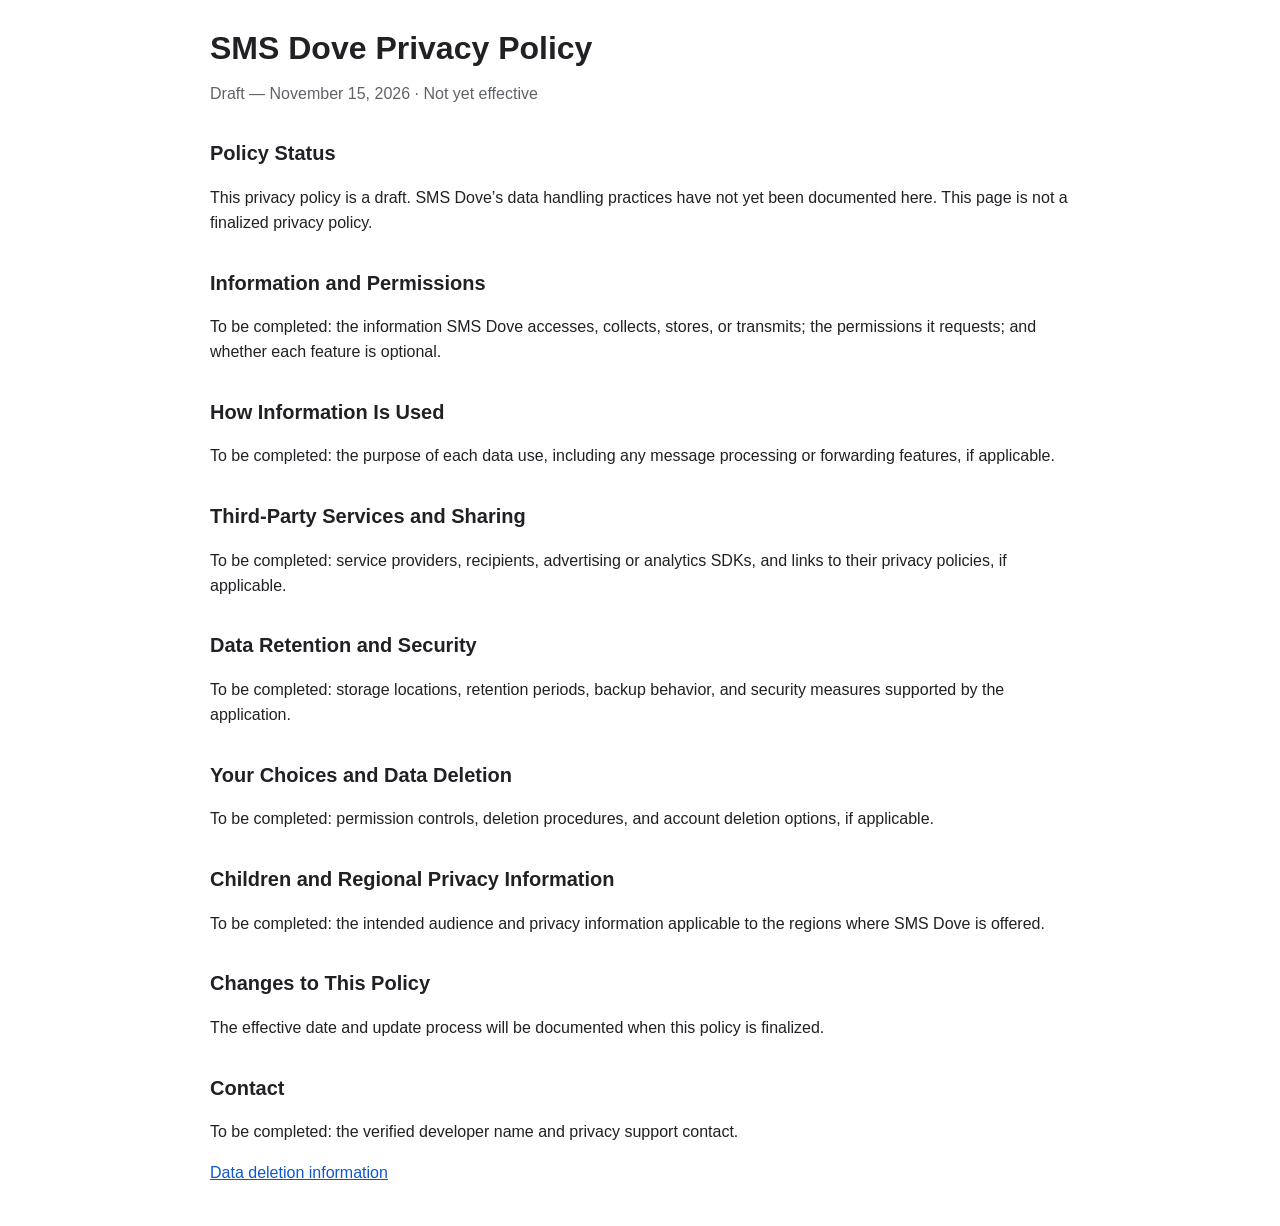
==== index.html @ 957be399 "Initialize SMS Dove privacy policy site" ====
<!DOCTYPE html>
<html lang="en">
<head>
  <meta charset="utf-8">
  <meta name="viewport" content="width=device-width, initial-scale=1">
  <meta name="robots" content="noindex">
  <title>SMS Dove Privacy Policy</title>
  <link rel="stylesheet" href="styles.css">
</head>
<body>
<main>
  <h1>SMS Dove Privacy Policy</h1>
  <p class="updated">Draft — November 15, 2026 · Not yet effective</p>
  <section>
    <h2>Policy Status</h2>
    <p>This privacy policy is a draft. SMS Dove’s data handling practices have not yet been documented here. This page is not a finalized privacy policy.</p>
  </section>
  <section>
    <h2>Information and Permissions</h2>
    <p>To be completed: the information SMS Dove accesses, collects, stores, or transmits; the permissions it requests; and whether each feature is optional.</p>
  </section>
  <section>
    <h2>How Information Is Used</h2>
    <p>To be completed: the purpose of each data use, including any message processing or forwarding features, if applicable.</p>
  </section>
  <section>
    <h2>Third-Party Services and Sharing</h2>
    <p>To be completed: service providers, recipients, advertising or analytics SDKs, and links to their privacy policies, if applicable.</p>
  </section>
  <section>
    <h2>Data Retention and Security</h2>
    <p>To be completed: storage locations, retention periods, backup behavior, and security measures supported by the application.</p>
  </section>
  <section>
    <h2>Your Choices and Data Deletion</h2>
    <p>To be completed: permission controls, deletion procedures, and account deletion options, if applicable.</p>
  </section>
  <section>
    <h2>Children and Regional Privacy Information</h2>
    <p>To be completed: the intended audience and privacy information applicable to the regions where SMS Dove is offered.</p>
  </section>
  <section>
    <h2>Changes to This Policy</h2>
    <p>The effective date and update process will be documented when this policy is finalized.</p>
  </section>
  <section>
    <h2>Contact</h2>
    <p>To be completed: the verified developer name and privacy support contact.</p>
  </section>
  <p><a href="sms-dove-delete-data/">Data deletion information</a></p>
</main>
</body>
</html>
---- styles.css ----
:root {
      color-scheme: light dark;
      font-family: -apple-system, BlinkMacSystemFont, "Segoe UI", Roboto, Helvetica, Arial, sans-serif;
      line-height: 1.55;
    }

    body {
      margin: 0;
      padding: 24px;
      color: #202124;
      background: #ffffff;
    }

    main {
      max-width: 860px;
      margin: 0 auto;
    }

    h1 {
      font-size: 2rem;
      margin: 0 0 8px;
    }

    h2 {
      font-size: 1.25rem;
      margin-top: 32px;
    }

    p, li {
      font-size: 1rem;
    }

    code {
      padding: 2px 5px;
      border-radius: 4px;
      background: #f1f3f4;
    }

    a {
      color: #0b57d0;
    }

    .updated {
      color: #5f6368;
      margin-top: 0;
    }

    @media (prefers-color-scheme: dark) {
      body {
        color: #e8eaed;
        background: #121212;
      }

      code {
        background: #2a2b2f;
      }

      a {
        color: #8ab4f8;
      }

      .updated {
        color: #bdc1c6;
      }
    }
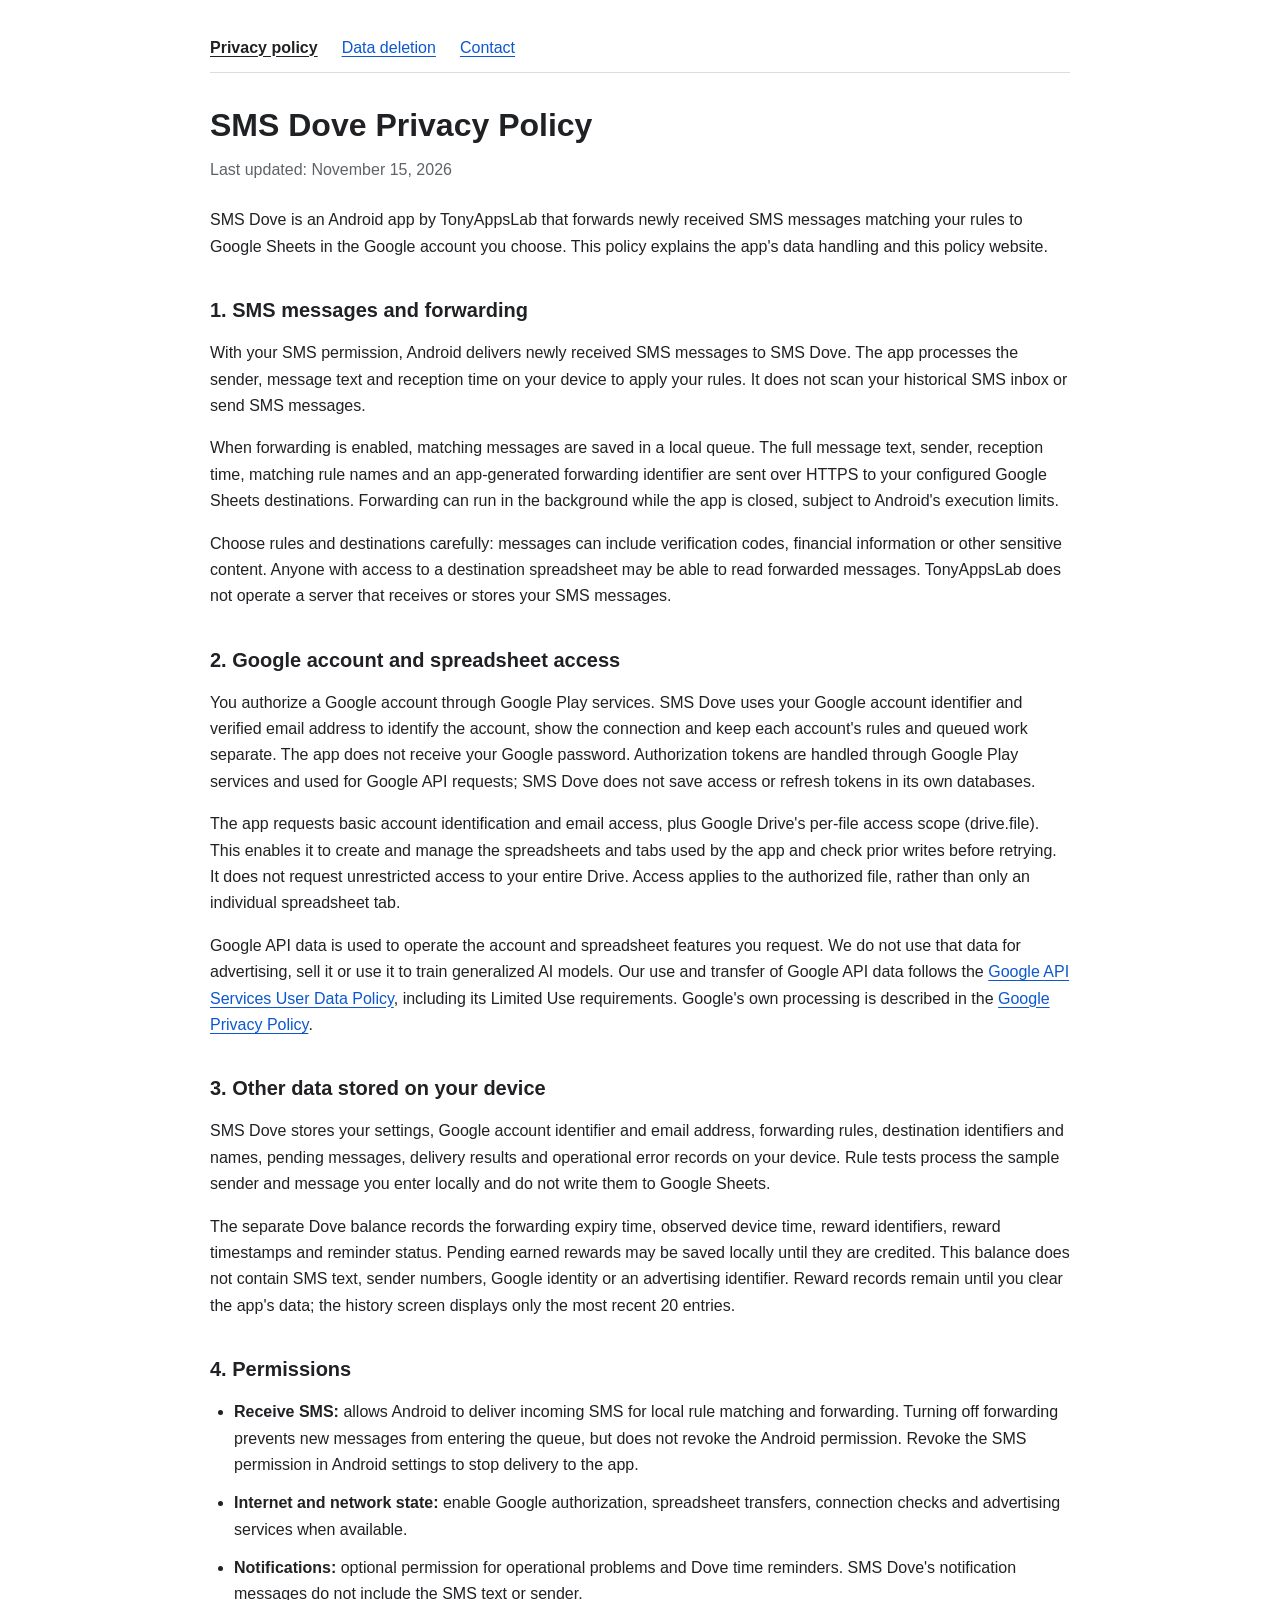
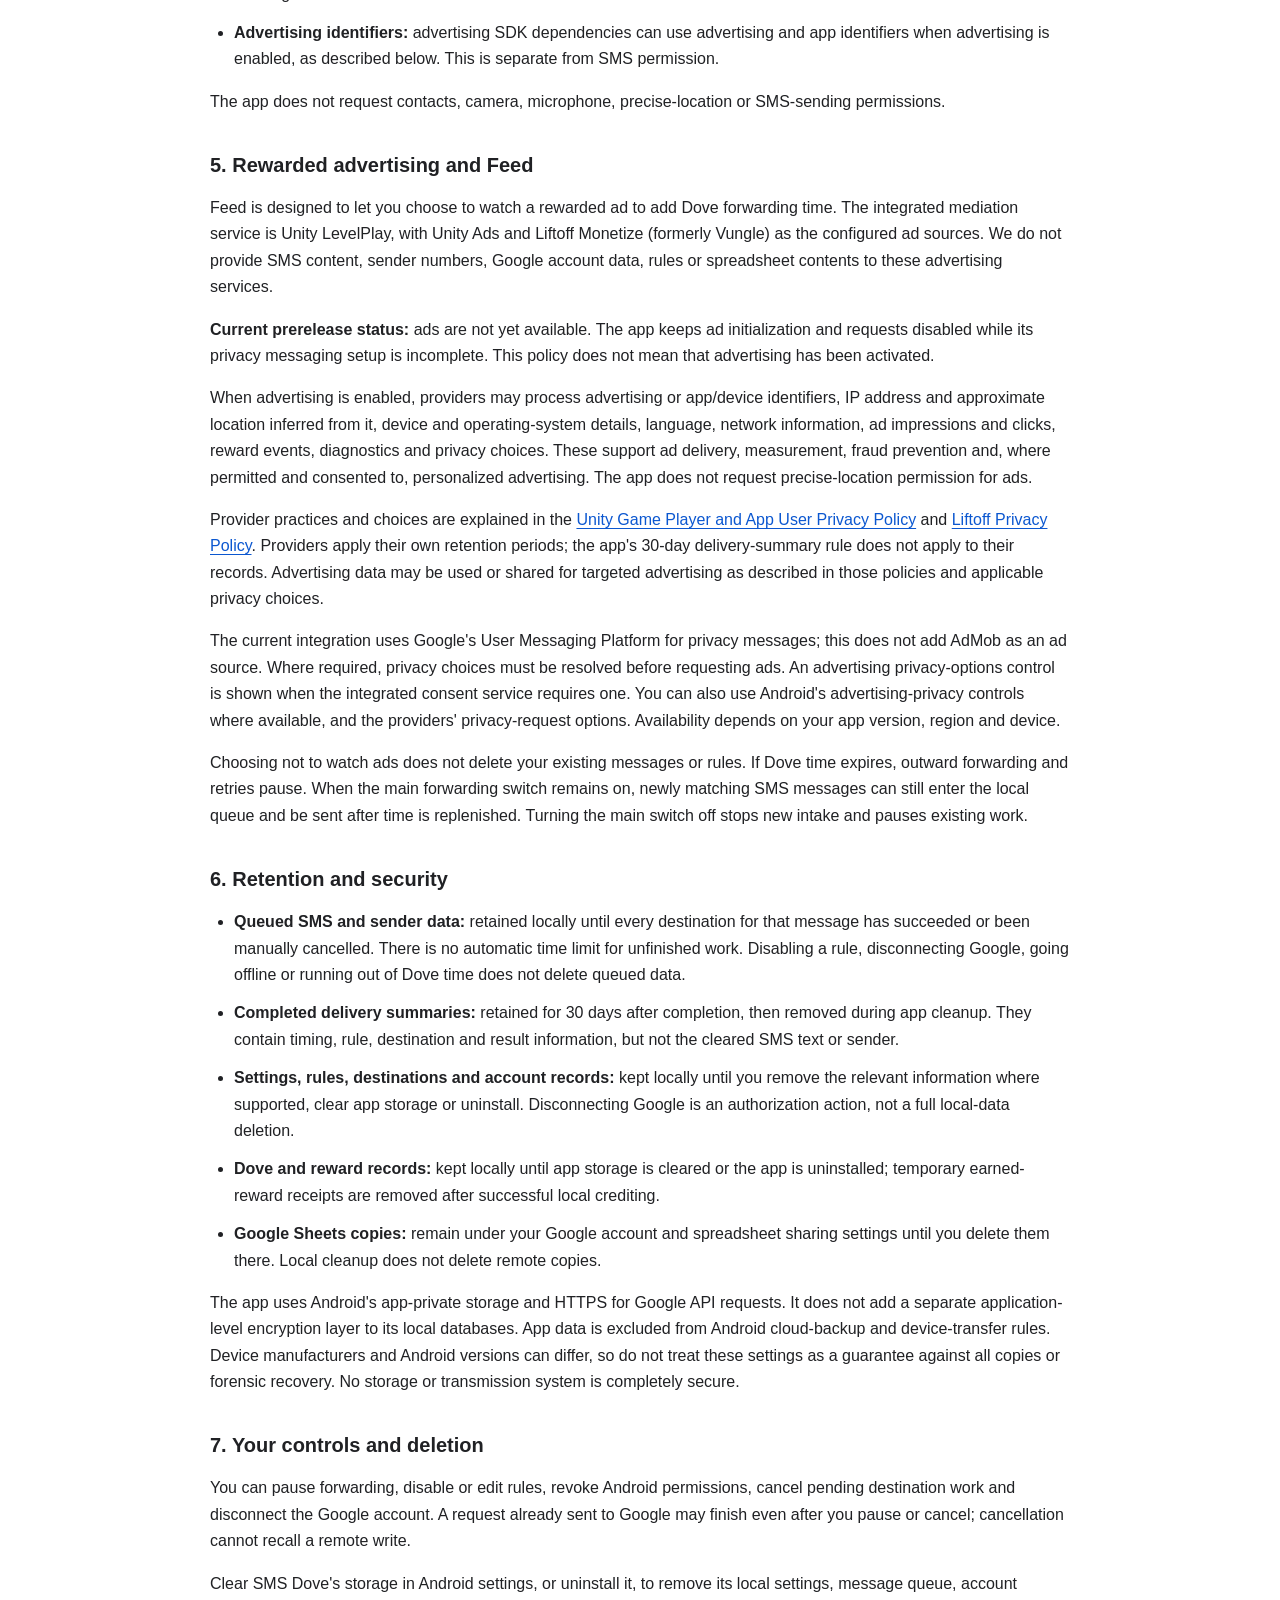
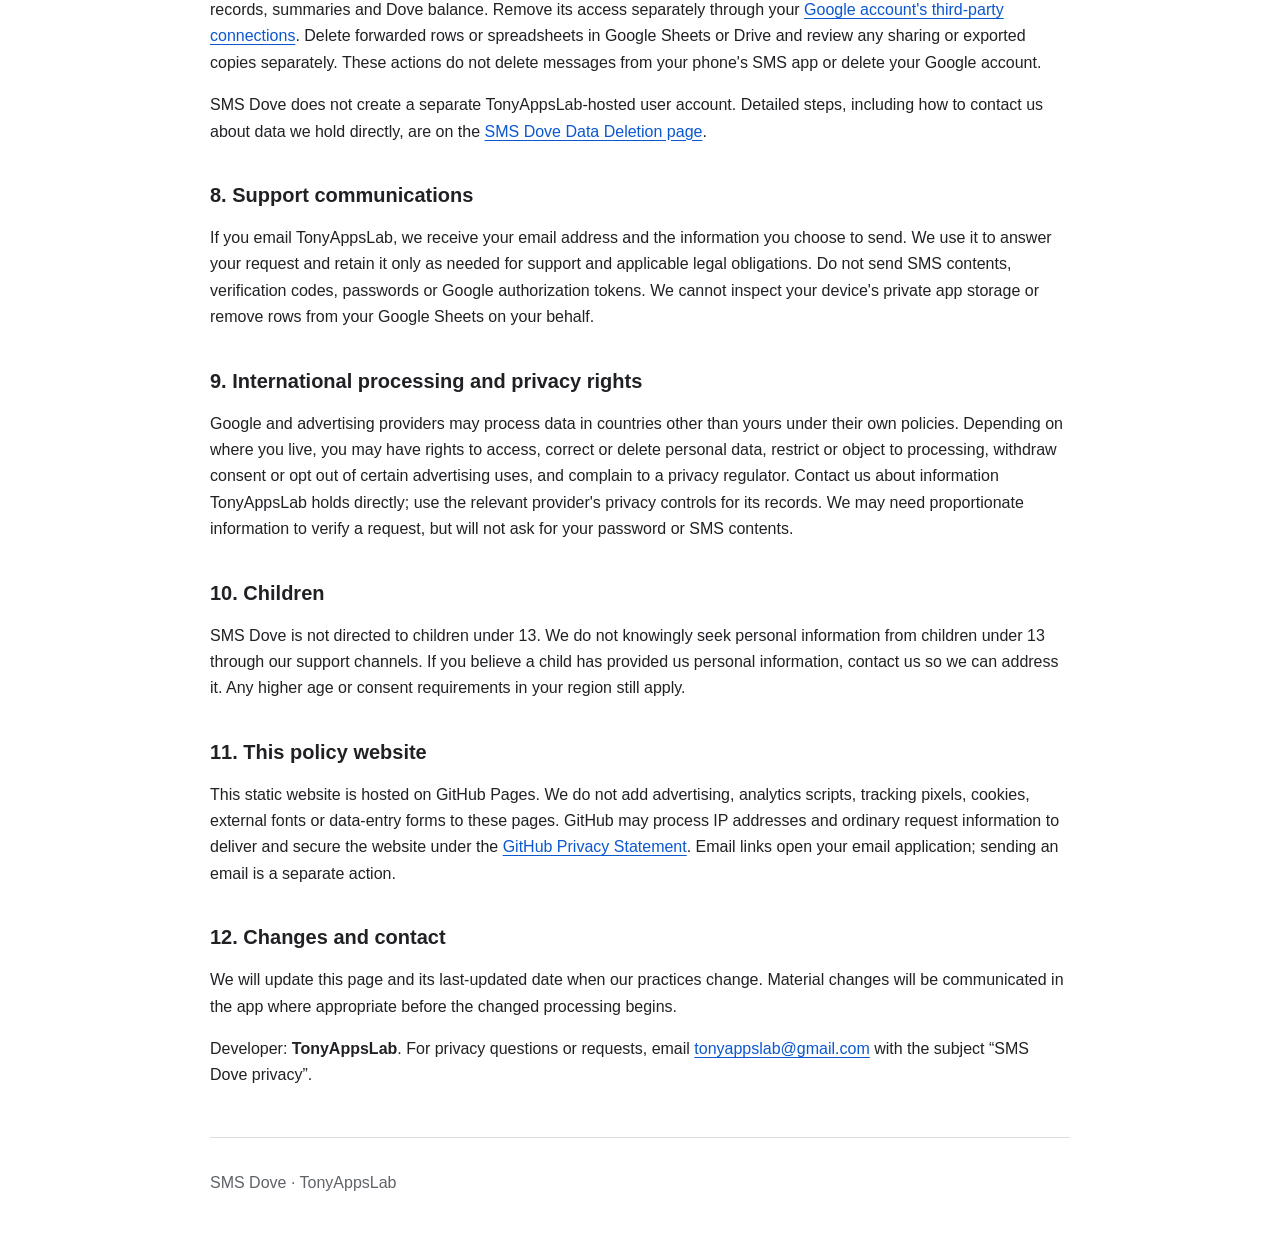
==== commit ef1035bc: "docs: publish SMS Dove privacy and data deletion policies" ====
--- a/index.html
+++ b/index.html
@@ -3,51 +3,68 @@
 <head>
   <meta charset="utf-8">
   <meta name="viewport" content="width=device-width, initial-scale=1">
-  <meta name="robots" content="noindex">
+  <meta name="description" content="How SMS Dove handles SMS, Google Sheets, local storage, rewarded advertising and your privacy choices.">
   <title>SMS Dove Privacy Policy</title>
   <link rel="stylesheet" href="styles.css">
 </head>
 <body>
-<main>
-  <h1>SMS Dove Privacy Policy</h1>
-  <p class="updated">Draft — November 15, 2026 · Not yet effective</p>
-  <section>
-    <h2>Policy Status</h2>
-    <p>This privacy policy is a draft. SMS Dove’s data handling practices have not yet been documented here. This page is not a finalized privacy policy.</p>
-  </section>
-  <section>
-    <h2>Information and Permissions</h2>
-    <p>To be completed: the information SMS Dove accesses, collects, stores, or transmits; the permissions it requests; and whether each feature is optional.</p>
-  </section>
-  <section>
-    <h2>How Information Is Used</h2>
-    <p>To be completed: the purpose of each data use, including any message processing or forwarding features, if applicable.</p>
-  </section>
-  <section>
-    <h2>Third-Party Services and Sharing</h2>
-    <p>To be completed: service providers, recipients, advertising or analytics SDKs, and links to their privacy policies, if applicable.</p>
-  </section>
-  <section>
-    <h2>Data Retention and Security</h2>
-    <p>To be completed: storage locations, retention periods, backup behavior, and security measures supported by the application.</p>
-  </section>
-  <section>
-    <h2>Your Choices and Data Deletion</h2>
-    <p>To be completed: permission controls, deletion procedures, and account deletion options, if applicable.</p>
-  </section>
-  <section>
-    <h2>Children and Regional Privacy Information</h2>
-    <p>To be completed: the intended audience and privacy information applicable to the regions where SMS Dove is offered.</p>
-  </section>
-  <section>
-    <h2>Changes to This Policy</h2>
-    <p>The effective date and update process will be documented when this policy is finalized.</p>
-  </section>
-  <section>
-    <h2>Contact</h2>
-    <p>To be completed: the verified developer name and privacy support contact.</p>
-  </section>
-  <p><a href="sms-dove-delete-data/">Data deletion information</a></p>
+<a class="skip-link" href="#content">Skip to content</a>
+<header><nav aria-label="Policy pages"><a href="./" aria-current="page">Privacy policy</a><a href="sms-dove-delete-data/">Data deletion</a><a href="#12-changes-and-contact">Contact</a></nav></header>
+<main id="content" tabindex="-1">
+<h1>SMS Dove Privacy Policy</h1>
+<p class="updated">Last updated: November 15, 2026</p>
+<p>SMS Dove is an Android app by TonyAppsLab that forwards newly received SMS messages matching your rules to Google Sheets in the Google account you choose. This policy explains the app&#x27;s data handling and this policy website.</p>
+<h2 id="1-sms-messages-and-forwarding">1. SMS messages and forwarding</h2>
+<p>With your SMS permission, Android delivers newly received SMS messages to SMS Dove. The app processes the sender, message text and reception time on your device to apply your rules. It does not scan your historical SMS inbox or send SMS messages.</p>
+<p>When forwarding is enabled, matching messages are saved in a local queue. The full message text, sender, reception time, matching rule names and an app-generated forwarding identifier are sent over HTTPS to your configured Google Sheets destinations. Forwarding can run in the background while the app is closed, subject to Android&#x27;s execution limits.</p>
+<p>Choose rules and destinations carefully: messages can include verification codes, financial information or other sensitive content. Anyone with access to a destination spreadsheet may be able to read forwarded messages. TonyAppsLab does not operate a server that receives or stores your SMS messages.</p>
+<h2 id="2-google-account-and-spreadsheet-access">2. Google account and spreadsheet access</h2>
+<p>You authorize a Google account through Google Play services. SMS Dove uses your Google account identifier and verified email address to identify the account, show the connection and keep each account&#x27;s rules and queued work separate. The app does not receive your Google password. Authorization tokens are handled through Google Play services and used for Google API requests; SMS Dove does not save access or refresh tokens in its own databases.</p>
+<p>The app requests basic account identification and email access, plus Google Drive&#x27;s per-file access scope (drive.file). This enables it to create and manage the spreadsheets and tabs used by the app and check prior writes before retrying. It does not request unrestricted access to your entire Drive. Access applies to the authorized file, rather than only an individual spreadsheet tab.</p>
+<p>Google API data is used to operate the account and spreadsheet features you request. We do not use that data for advertising, sell it or use it to train generalized AI models. Our use and transfer of Google API data follows the <a href="https://developers.google.com/terms/api-services-user-data-policy">Google API Services User Data Policy</a>, including its Limited Use requirements. Google&#x27;s own processing is described in the <a href="https://policies.google.com/privacy">Google Privacy Policy</a>.</p>
+<h2 id="3-other-data-stored-on-your-device">3. Other data stored on your device</h2>
+<p>SMS Dove stores your settings, Google account identifier and email address, forwarding rules, destination identifiers and names, pending messages, delivery results and operational error records on your device. Rule tests process the sample sender and message you enter locally and do not write them to Google Sheets.</p>
+<p>The separate Dove balance records the forwarding expiry time, observed device time, reward identifiers, reward timestamps and reminder status. Pending earned rewards may be saved locally until they are credited. This balance does not contain SMS text, sender numbers, Google identity or an advertising identifier. Reward records remain until you clear the app&#x27;s data; the history screen displays only the most recent 20 entries.</p>
+<h2 id="4-permissions">4. Permissions</h2>
+<ul>
+<li><strong>Receive SMS:</strong> allows Android to deliver incoming SMS for local rule matching and forwarding. Turning off forwarding prevents new messages from entering the queue, but does not revoke the Android permission. Revoke the SMS permission in Android settings to stop delivery to the app.</li>
+<li><strong>Internet and network state:</strong> enable Google authorization, spreadsheet transfers, connection checks and advertising services when available.</li>
+<li><strong>Notifications:</strong> optional permission for operational problems and Dove time reminders. SMS Dove&#x27;s notification messages do not include the SMS text or sender.</li>
+<li><strong>Advertising identifiers:</strong> advertising SDK dependencies can use advertising and app identifiers when advertising is enabled, as described below. This is separate from SMS permission.</li>
+</ul>
+<p>The app does not request contacts, camera, microphone, precise-location or SMS-sending permissions.</p>
+<h2 id="5-rewarded-advertising-and-feed">5. Rewarded advertising and Feed</h2>
+<p>Feed is designed to let you choose to watch a rewarded ad to add Dove forwarding time. The integrated mediation service is Unity LevelPlay, with Unity Ads and Liftoff Monetize (formerly Vungle) as the configured ad sources. We do not provide SMS content, sender numbers, Google account data, rules or spreadsheet contents to these advertising services.</p>
+<p><strong>Current prerelease status:</strong> ads are not yet available. The app keeps ad initialization and requests disabled while its privacy messaging setup is incomplete. This policy does not mean that advertising has been activated.</p>
+<p>When advertising is enabled, providers may process advertising or app/device identifiers, IP address and approximate location inferred from it, device and operating-system details, language, network information, ad impressions and clicks, reward events, diagnostics and privacy choices. These support ad delivery, measurement, fraud prevention and, where permitted and consented to, personalized advertising. The app does not request precise-location permission for ads.</p>
+<p>Provider practices and choices are explained in the <a href="https://unity.com/legal/game-player-and-app-user-privacy-policy">Unity Game Player and App User Privacy Policy</a> and <a href="https://liftoff.ai/privacy-policy/">Liftoff Privacy Policy</a>. Providers apply their own retention periods; the app&#x27;s 30-day delivery-summary rule does not apply to their records. Advertising data may be used or shared for targeted advertising as described in those policies and applicable privacy choices.</p>
+<p>The current integration uses Google&#x27;s User Messaging Platform for privacy messages; this does not add AdMob as an ad source. Where required, privacy choices must be resolved before requesting ads. An advertising privacy-options control is shown when the integrated consent service requires one. You can also use Android&#x27;s advertising-privacy controls where available, and the providers&#x27; privacy-request options. Availability depends on your app version, region and device.</p>
+<p>Choosing not to watch ads does not delete your existing messages or rules. If Dove time expires, outward forwarding and retries pause. When the main forwarding switch remains on, newly matching SMS messages can still enter the local queue and be sent after time is replenished. Turning the main switch off stops new intake and pauses existing work.</p>
+<h2 id="6-retention-and-security">6. Retention and security</h2>
+<ul>
+<li><strong>Queued SMS and sender data:</strong> retained locally until every destination for that message has succeeded or been manually cancelled. There is no automatic time limit for unfinished work. Disabling a rule, disconnecting Google, going offline or running out of Dove time does not delete queued data.</li>
+<li><strong>Completed delivery summaries:</strong> retained for 30 days after completion, then removed during app cleanup. They contain timing, rule, destination and result information, but not the cleared SMS text or sender.</li>
+<li><strong>Settings, rules, destinations and account records:</strong> kept locally until you remove the relevant information where supported, clear app storage or uninstall. Disconnecting Google is an authorization action, not a full local-data deletion.</li>
+<li><strong>Dove and reward records:</strong> kept locally until app storage is cleared or the app is uninstalled; temporary earned-reward receipts are removed after successful local crediting.</li>
+<li><strong>Google Sheets copies:</strong> remain under your Google account and spreadsheet sharing settings until you delete them there. Local cleanup does not delete remote copies.</li>
+</ul>
+<p>The app uses Android&#x27;s app-private storage and HTTPS for Google API requests. It does not add a separate application-level encryption layer to its local databases. App data is excluded from Android cloud-backup and device-transfer rules. Device manufacturers and Android versions can differ, so do not treat these settings as a guarantee against all copies or forensic recovery. No storage or transmission system is completely secure.</p>
+<h2 id="7-your-controls-and-deletion">7. Your controls and deletion</h2>
+<p>You can pause forwarding, disable or edit rules, revoke Android permissions, cancel pending destination work and disconnect the Google account. A request already sent to Google may finish even after you pause or cancel; cancellation cannot recall a remote write.</p>
+<p>Clear SMS Dove&#x27;s storage in Android settings, or uninstall it, to remove its local settings, message queue, account records, summaries and Dove balance. Remove its access separately through your <a href="https://myaccount.google.com/connections">Google account&#x27;s third-party connections</a>. Delete forwarded rows or spreadsheets in Google Sheets or Drive and review any sharing or exported copies separately. These actions do not delete messages from your phone&#x27;s SMS app or delete your Google account.</p>
+<p>SMS Dove does not create a separate TonyAppsLab-hosted user account. Detailed steps, including how to contact us about data we hold directly, are on the <a href="sms-dove-delete-data/">SMS Dove Data Deletion page</a>.</p>
+<h2 id="8-support-communications">8. Support communications</h2>
+<p>If you email TonyAppsLab, we receive your email address and the information you choose to send. We use it to answer your request and retain it only as needed for support and applicable legal obligations. Do not send SMS contents, verification codes, passwords or Google authorization tokens. We cannot inspect your device&#x27;s private app storage or remove rows from your Google Sheets on your behalf.</p>
+<h2 id="9-international-processing-and-privacy-rights">9. International processing and privacy rights</h2>
+<p>Google and advertising providers may process data in countries other than yours under their own policies. Depending on where you live, you may have rights to access, correct or delete personal data, restrict or object to processing, withdraw consent or opt out of certain advertising uses, and complain to a privacy regulator. Contact us about information TonyAppsLab holds directly; use the relevant provider&#x27;s privacy controls for its records. We may need proportionate information to verify a request, but will not ask for your password or SMS contents.</p>
+<h2 id="10-children">10. Children</h2>
+<p>SMS Dove is not directed to children under 13. We do not knowingly seek personal information from children under 13 through our support channels. If you believe a child has provided us personal information, contact us so we can address it. Any higher age or consent requirements in your region still apply.</p>
+<h2 id="11-this-policy-website">11. This policy website</h2>
+<p>This static website is hosted on GitHub Pages. We do not add advertising, analytics scripts, tracking pixels, cookies, external fonts or data-entry forms to these pages. GitHub may process IP addresses and ordinary request information to deliver and secure the website under the <a href="https://docs.github.com/en/site-policy/privacy-policies/github-general-privacy-statement">GitHub Privacy Statement</a>. Email links open your email application; sending an email is a separate action.</p>
+<h2 id="12-changes-and-contact">12. Changes and contact</h2>
+<p>We will update this page and its last-updated date when our practices change. Material changes will be communicated in the app where appropriate before the changed processing begins.</p>
+<p>Developer: <strong>TonyAppsLab</strong>. For privacy questions or requests, email <a href="mailto:tonyappslab@gmail.com">tonyappslab@gmail.com</a> with the subject “SMS Dove privacy”.</p>
 </main>
+<footer><p>SMS Dove · TonyAppsLab</p></footer>
 </body>
 </html>
--- a/styles.css
+++ b/styles.css
@@ -1,65 +1,37 @@
 :root {
-      color-scheme: light dark;
-      font-family: -apple-system, BlinkMacSystemFont, "Segoe UI", Roboto, Helvetica, Arial, sans-serif;
-      line-height: 1.55;
-    }
-
-    body {
-      margin: 0;
-      padding: 24px;
-      color: #202124;
-      background: #ffffff;
-    }
-
-    main {
-      max-width: 860px;
-      margin: 0 auto;
-    }
-
-    h1 {
-      font-size: 2rem;
-      margin: 0 0 8px;
-    }
-
-    h2 {
-      font-size: 1.25rem;
-      margin-top: 32px;
-    }
-
-    p, li {
-      font-size: 1rem;
-    }
-
-    code {
-      padding: 2px 5px;
-      border-radius: 4px;
-      background: #f1f3f4;
-    }
-
-    a {
-      color: #0b57d0;
-    }
-
-    .updated {
-      color: #5f6368;
-      margin-top: 0;
-    }
-
-    @media (prefers-color-scheme: dark) {
-      body {
-        color: #e8eaed;
-        background: #121212;
-      }
-
-      code {
-        background: #2a2b2f;
-      }
-
-      a {
-        color: #8ab4f8;
-      }
-
-      .updated {
-        color: #bdc1c6;
-      }
-    }
+  color-scheme: light dark;
+  font-family: -apple-system, BlinkMacSystemFont, "Segoe UI", Roboto, Helvetica, Arial, sans-serif;
+  line-height: 1.65;
+  --text: #202124;
+  --background: #ffffff;
+  --muted: #5f6368;
+  --link: #0b57d0;
+  --line: #dadce0;
+}
+* { box-sizing: border-box; }
+html { scroll-padding-top: 16px; }
+body { margin: 0; padding: 24px; color: var(--text); background: var(--background); }
+header, main, footer { max-width: 860px; margin: 0 auto; }
+header { margin-bottom: 32px; border-bottom: 1px solid var(--line); }
+nav { display: flex; flex-wrap: wrap; gap: 8px 24px; }
+nav a { display: inline-flex; align-items: center; min-height: 48px; }
+nav a[aria-current="page"] { color: var(--text); font-weight: 600; }
+h1 { font-size: clamp(1.65rem, 5vw, 2rem); line-height: 1.25; margin: 0 0 12px; }
+h2 { font-size: 1.25rem; line-height: 1.4; margin: 36px 0 12px; }
+p, li { font-size: 1rem; overflow-wrap: anywhere; }
+li + li { margin-top: 12px; }
+ul { padding-left: 24px; }
+a { color: var(--link); text-underline-offset: 3px; overflow-wrap: anywhere; }
+a:hover { text-decoration-thickness: 2px; }
+a:focus-visible { outline: 3px solid var(--link); outline-offset: 4px; border-radius: 2px; }
+.updated { color: var(--muted); margin: 0 0 24px; }
+footer { margin-top: 48px; padding-top: 16px; border-top: 1px solid var(--line); color: var(--muted); }
+.skip-link { position: absolute; left: 16px; top: 0; padding: 12px 16px; background: var(--background); transform: translateY(-150%); }
+.skip-link:focus { transform: translateY(0); }
+@media (max-width: 480px) {
+  body { padding: 20px 16px; }
+  nav { gap: 4px 20px; }
+}
+@media (prefers-color-scheme: dark) {
+  :root { --text: #e8eaed; --background: #121212; --muted: #bdc1c6; --link: #8ab4f8; --line: #5f6368; }
+}
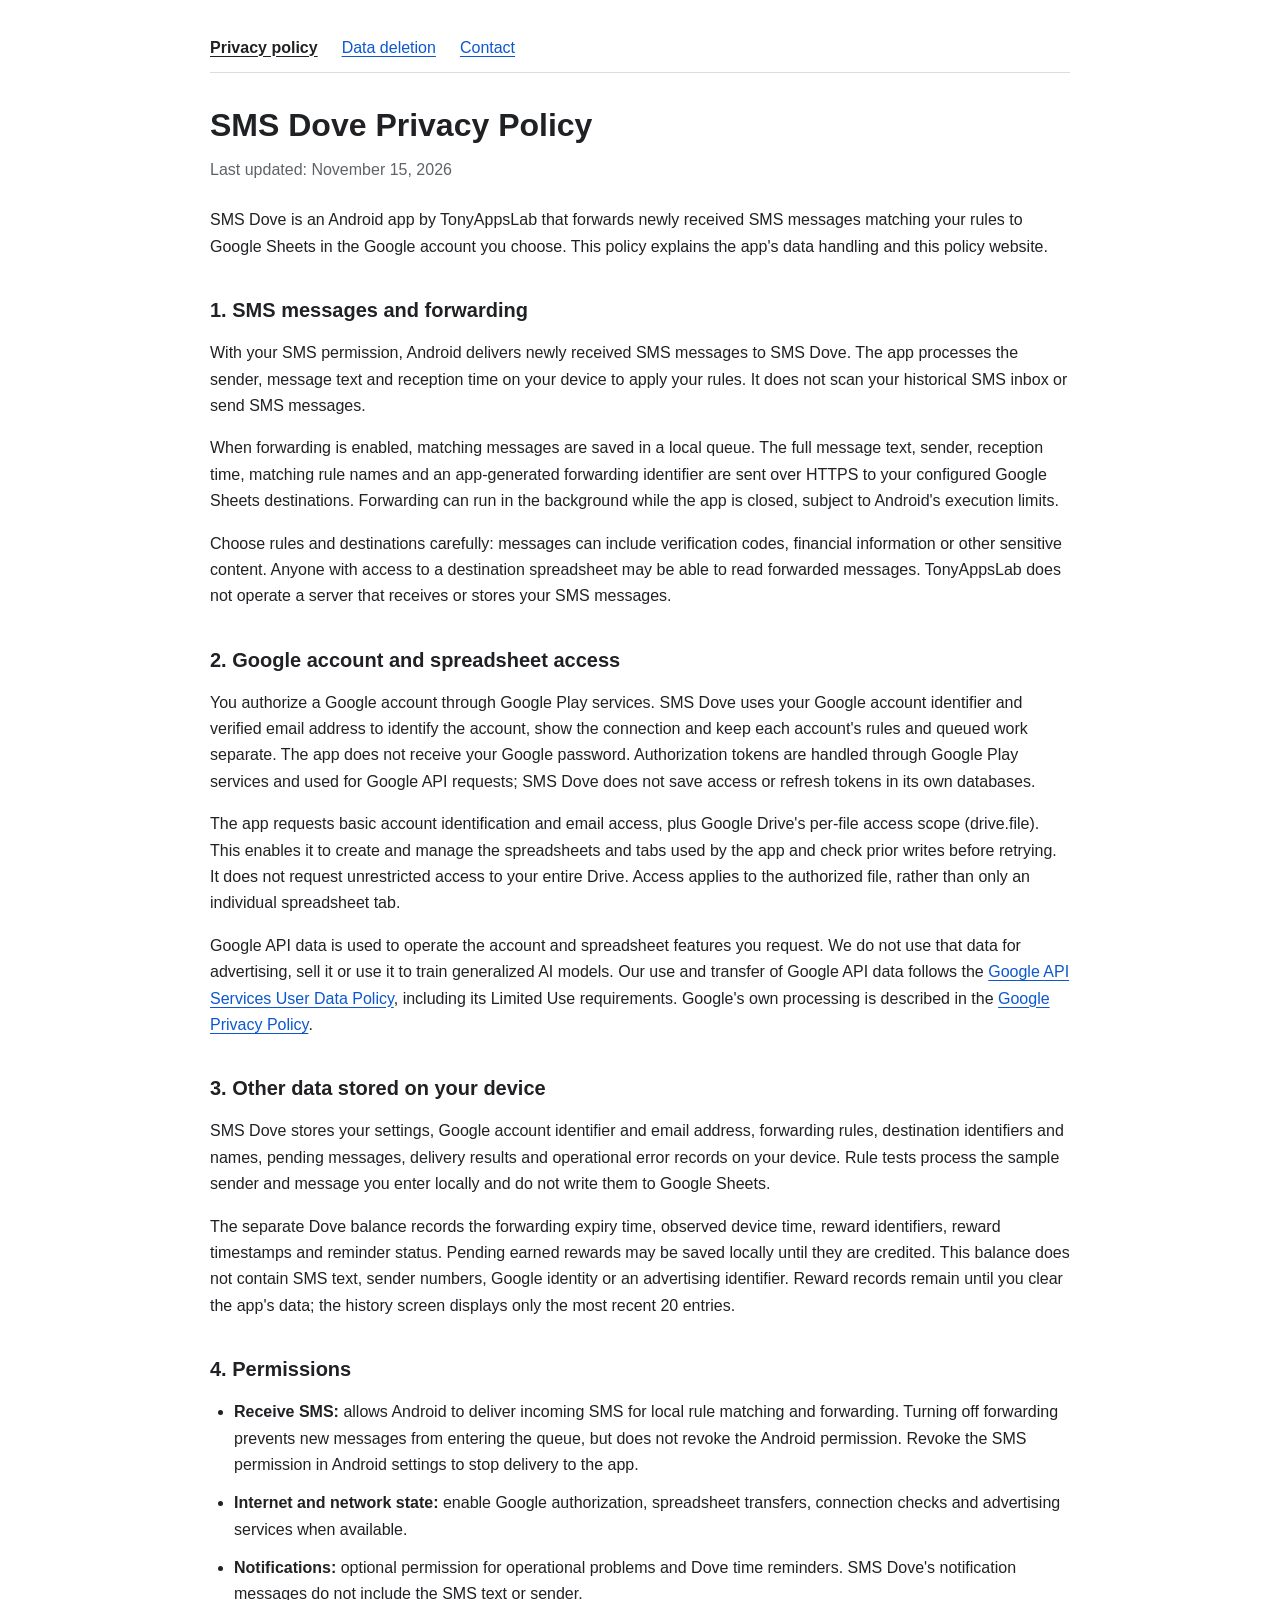
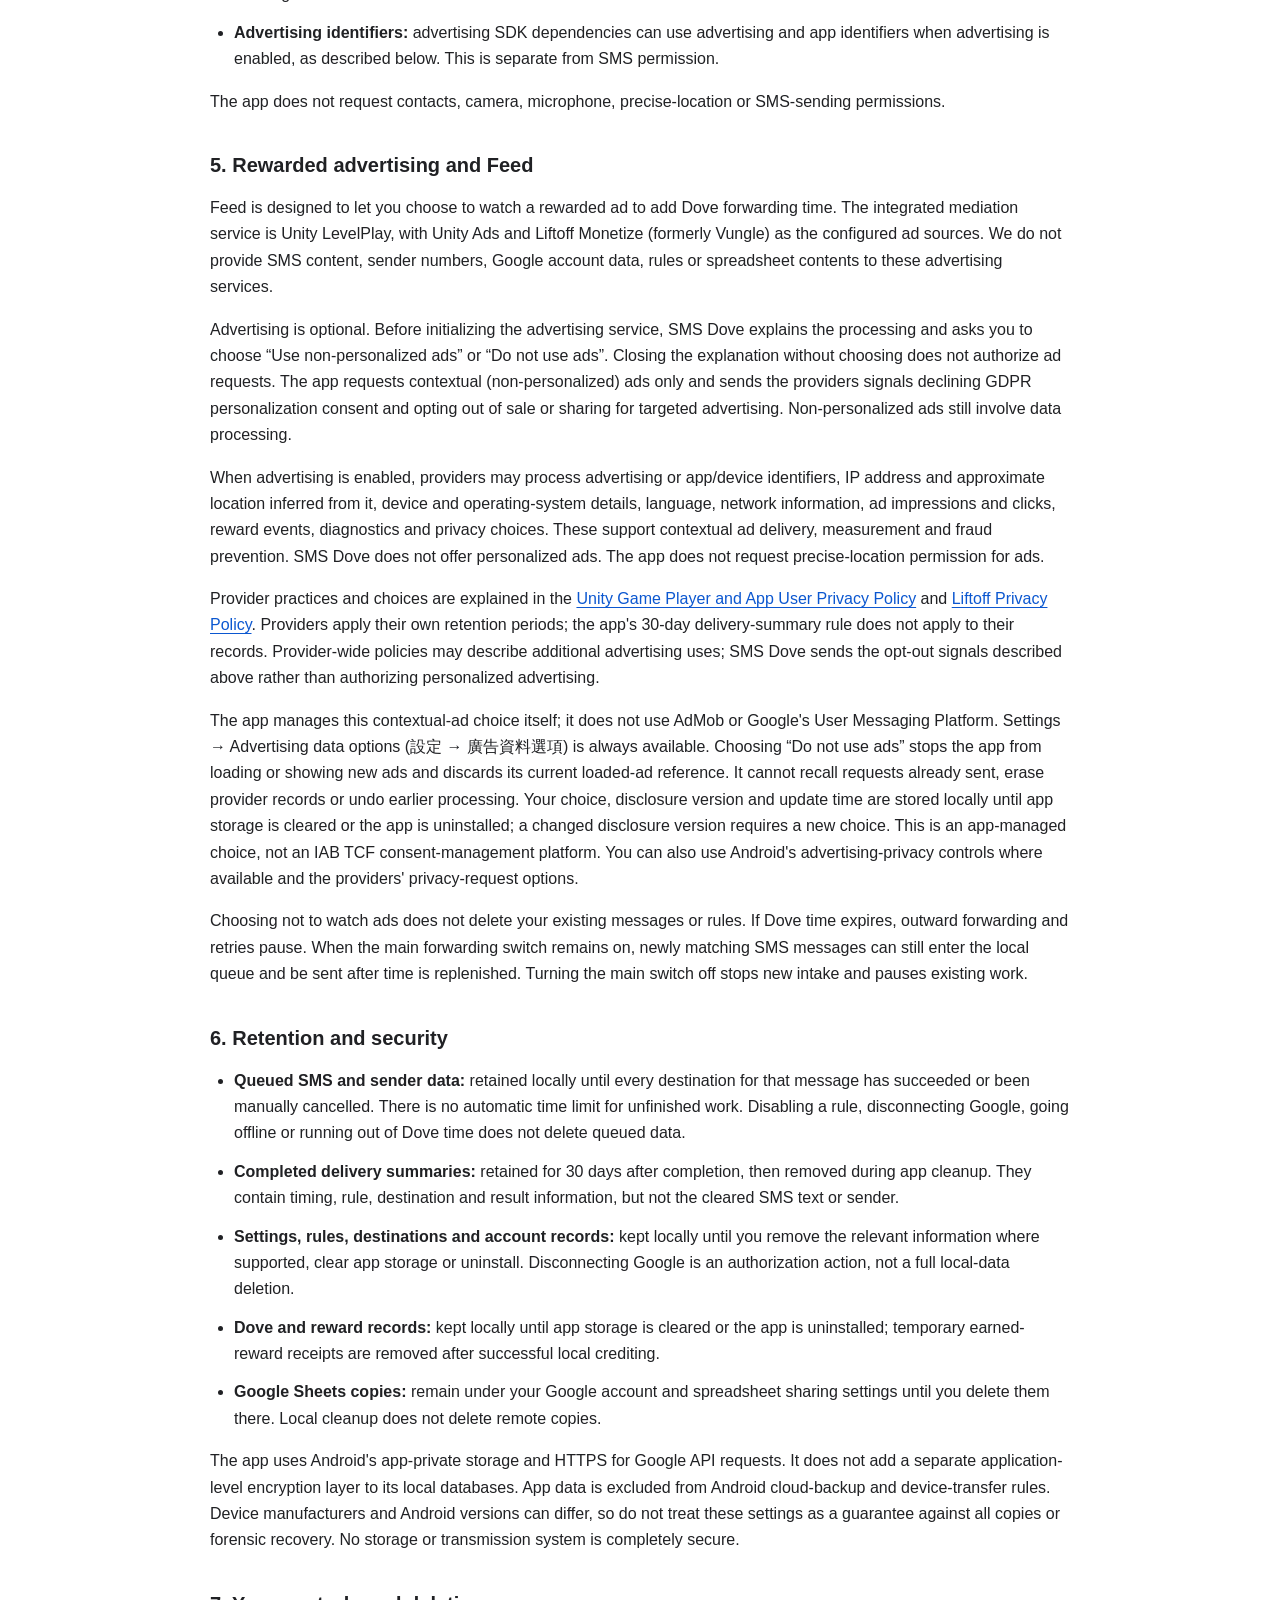
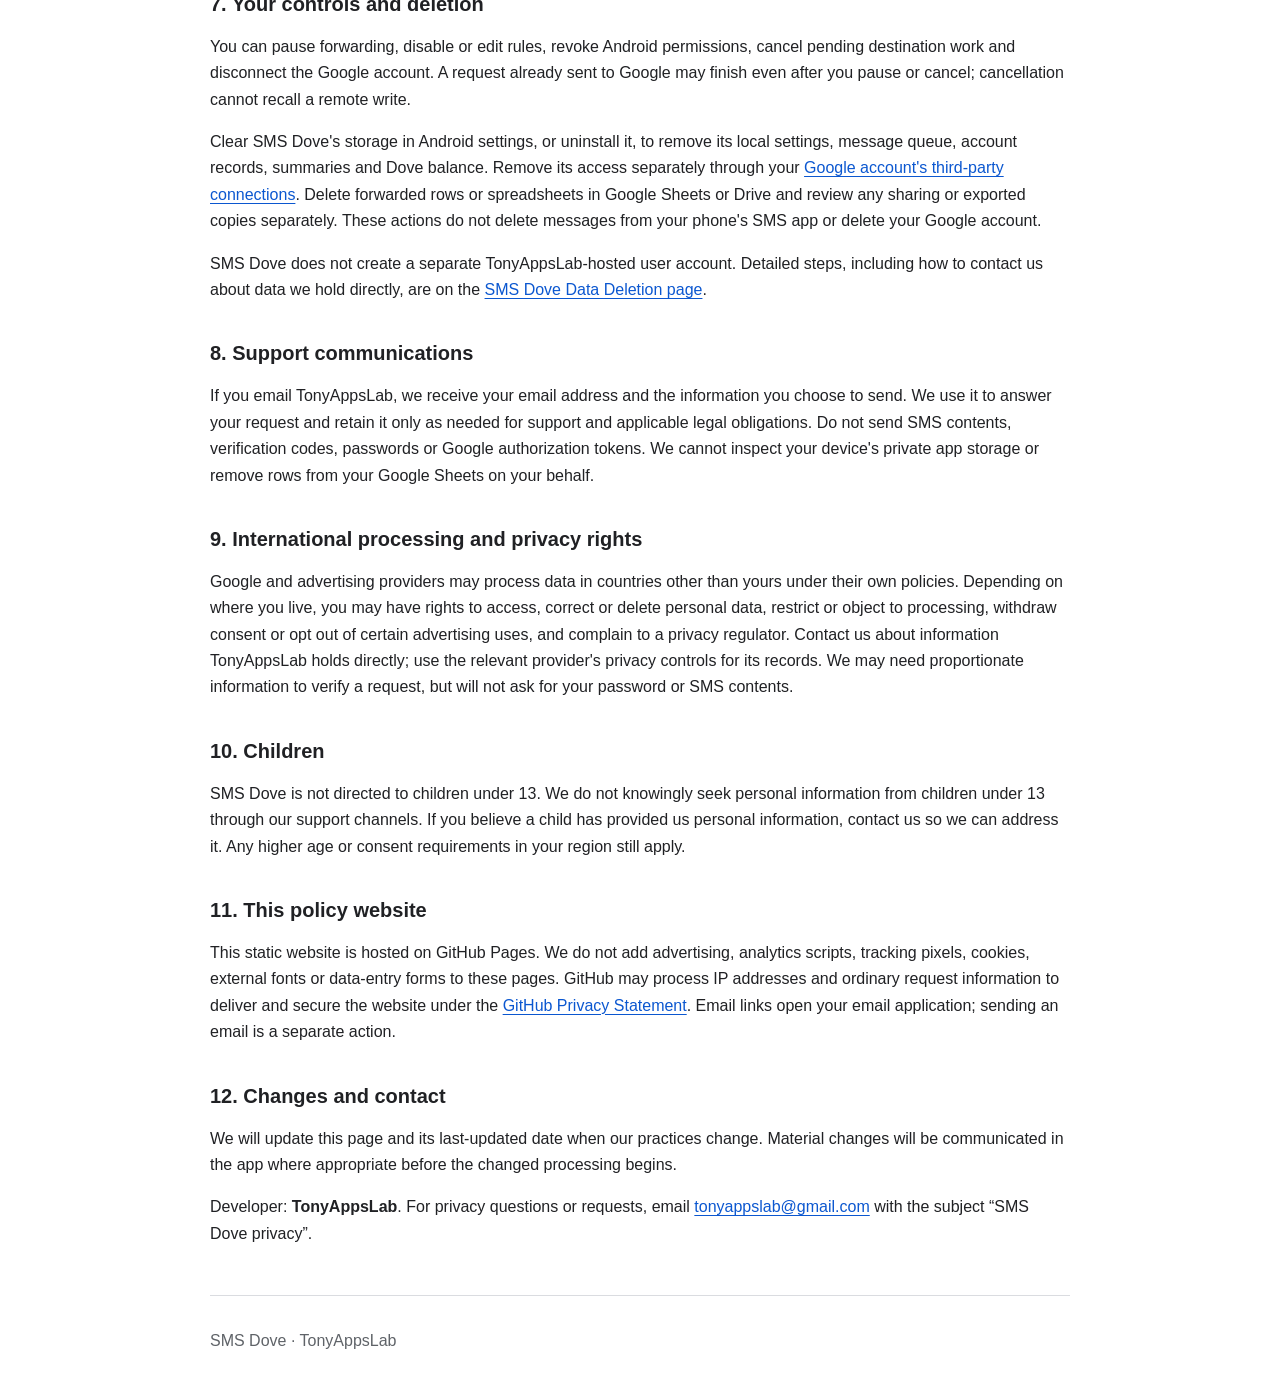
==== commit 0522e93a: "docs: describe contextual ads without AdMob or UMP" ====
--- a/index.html
+++ b/index.html
@@ -35,10 +35,10 @@
 <p>The app does not request contacts, camera, microphone, precise-location or SMS-sending permissions.</p>
 <h2 id="5-rewarded-advertising-and-feed">5. Rewarded advertising and Feed</h2>
 <p>Feed is designed to let you choose to watch a rewarded ad to add Dove forwarding time. The integrated mediation service is Unity LevelPlay, with Unity Ads and Liftoff Monetize (formerly Vungle) as the configured ad sources. We do not provide SMS content, sender numbers, Google account data, rules or spreadsheet contents to these advertising services.</p>
-<p><strong>Current prerelease status:</strong> ads are not yet available. The app keeps ad initialization and requests disabled while its privacy messaging setup is incomplete. This policy does not mean that advertising has been activated.</p>
-<p>When advertising is enabled, providers may process advertising or app/device identifiers, IP address and approximate location inferred from it, device and operating-system details, language, network information, ad impressions and clicks, reward events, diagnostics and privacy choices. These support ad delivery, measurement, fraud prevention and, where permitted and consented to, personalized advertising. The app does not request precise-location permission for ads.</p>
-<p>Provider practices and choices are explained in the <a href="https://unity.com/legal/game-player-and-app-user-privacy-policy">Unity Game Player and App User Privacy Policy</a> and <a href="https://liftoff.ai/privacy-policy/">Liftoff Privacy Policy</a>. Providers apply their own retention periods; the app&#x27;s 30-day delivery-summary rule does not apply to their records. Advertising data may be used or shared for targeted advertising as described in those policies and applicable privacy choices.</p>
-<p>The current integration uses Google&#x27;s User Messaging Platform for privacy messages; this does not add AdMob as an ad source. Where required, privacy choices must be resolved before requesting ads. An advertising privacy-options control is shown when the integrated consent service requires one. You can also use Android&#x27;s advertising-privacy controls where available, and the providers&#x27; privacy-request options. Availability depends on your app version, region and device.</p>
+<p>Advertising is optional. Before initializing the advertising service, SMS Dove explains the processing and asks you to choose “Use non-personalized ads” or “Do not use ads”. Closing the explanation without choosing does not authorize ad requests. The app requests contextual (non-personalized) ads only and sends the providers signals declining GDPR personalization consent and opting out of sale or sharing for targeted advertising. Non-personalized ads still involve data processing.</p>
+<p>When advertising is enabled, providers may process advertising or app/device identifiers, IP address and approximate location inferred from it, device and operating-system details, language, network information, ad impressions and clicks, reward events, diagnostics and privacy choices. These support contextual ad delivery, measurement and fraud prevention. SMS Dove does not offer personalized ads. The app does not request precise-location permission for ads.</p>
+<p>Provider practices and choices are explained in the <a href="https://unity.com/legal/game-player-and-app-user-privacy-policy">Unity Game Player and App User Privacy Policy</a> and <a href="https://liftoff.ai/privacy-policy/">Liftoff Privacy Policy</a>. Providers apply their own retention periods; the app&#x27;s 30-day delivery-summary rule does not apply to their records. Provider-wide policies may describe additional advertising uses; SMS Dove sends the opt-out signals described above rather than authorizing personalized advertising.</p>
+<p>The app manages this contextual-ad choice itself; it does not use AdMob or Google&#x27;s User Messaging Platform. Settings → Advertising data options (設定 → 廣告資料選項) is always available. Choosing “Do not use ads” stops the app from loading or showing new ads and discards its current loaded-ad reference. It cannot recall requests already sent, erase provider records or undo earlier processing. Your choice, disclosure version and update time are stored locally until app storage is cleared or the app is uninstalled; a changed disclosure version requires a new choice. This is an app-managed choice, not an IAB TCF consent-management platform. You can also use Android&#x27;s advertising-privacy controls where available and the providers&#x27; privacy-request options.</p>
 <p>Choosing not to watch ads does not delete your existing messages or rules. If Dove time expires, outward forwarding and retries pause. When the main forwarding switch remains on, newly matching SMS messages can still enter the local queue and be sent after time is replenished. Turning the main switch off stops new intake and pauses existing work.</p>
 <h2 id="6-retention-and-security">6. Retention and security</h2>
 <ul>
